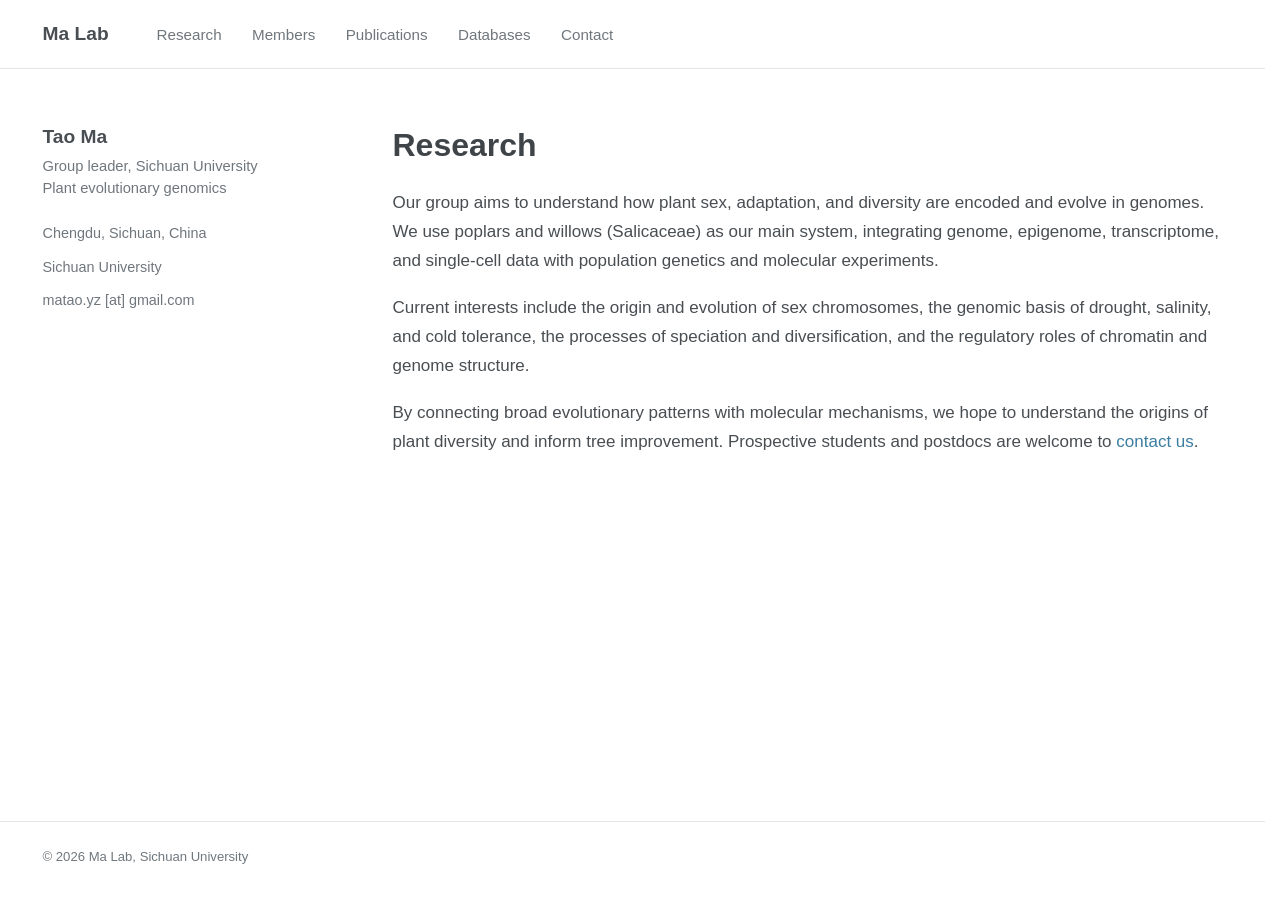
==== index.html @ b94a84cd "build lab website" ====
<!doctype html>
<html lang="en">
<head>
  <meta charset="utf-8">
  <meta name="viewport" content="width=device-width, initial-scale=1">
  <title>Ma Lab | Sichuan University</title>
  <meta name="description" content="The Ma Lab at Sichuan University studies the genomic basis of sex determination, environmental adaptation and diversification in poplars and willows.">
  <link rel="icon" href="favicon.svg" type="image/svg+xml">
  <link rel="stylesheet" href="css/base.css">
  <link rel="stylesheet" href="css/layout.css">
  <link rel="stylesheet" href="css/components.css">
</head>
<body data-page="home">
  <a class="skip-link" href="#main">Skip to content</a>

  <header class="masthead">
    <div class="wrap masthead-inner">
      <a class="site-title" href="index.html">Ma Lab</a>
      <nav class="site-nav" aria-label="Main navigation">
        <a href="research.html" data-nav="research">Research</a>
        <a href="members.html" data-nav="members">Members</a>
        <a href="publications.html" data-nav="publications">Publications</a>
        <a href="databases.html" data-nav="databases">Databases</a>
        <a href="contact.html" data-nav="contact">Contact</a>
      </nav>
    </div>
  </header>

  <div class="wrap page">
    <aside class="sidebar">
      <p class="sidebar-name">Tao Ma</p>
      <p class="sidebar-role">Group leader, Sichuan University<br>Plant evolutionary genomics</p>
      <ul class="sidebar-links">
        <li>Chengdu, Sichuan, China</li>
        <li><a href="https://life.scu.edu.cn/info/1048/1868.htm" target="_blank" rel="noopener">Sichuan University</a></li>
        <li><a href="mailto:matao.yz@gmail.com">matao.yz [at] gmail.com</a></li>
      </ul>
    </aside>

    <main class="content" id="main">
      <h1>Research</h1>
      <p>Our group aims to understand how plant sex, adaptation, and diversity are encoded and evolve in genomes. We use poplars and willows (Salicaceae) as our main system, integrating genome, epigenome, transcriptome, and single-cell data with population genetics and molecular experiments.</p>
      <p>Current interests include the origin and evolution of sex chromosomes, the genomic basis of drought, salinity, and cold tolerance, the processes of speciation and diversification, and the regulatory roles of chromatin and genome structure.</p>
      <p>By connecting broad evolutionary patterns with molecular mechanisms, we hope to understand the origins of plant diversity and inform tree improvement. Prospective students and postdocs are welcome to <a href="contact.html">contact us</a>.</p>
    </main>
  </div>

  <footer class="site-footer">
    <div class="wrap">
      <p>© <span data-year>2026</span> Ma Lab, Sichuan University</p>
    </div>
  </footer>

  <script src="js/main.js"></script>
</body>
</html>
---- css/base.css ----
:root {
  --text: #494e52;
  --heading: #3f4448;
  --muted: #6f777d;
  --border: #e5e5e5;
  --link: #3b7ea1;
  --wrap: 1180px;
}

*,
*::before,
*::after {
  box-sizing: border-box;
}

html {
  overflow-y: scroll;
  scrollbar-gutter: stable;
}

body {
  display: flex;
  flex-direction: column;
  min-height: 100vh;
  margin: 0;
  background: #fff;
  color: var(--text);
  font-family: -apple-system, BlinkMacSystemFont, "Segoe UI", Roboto, "Helvetica Neue", Arial, sans-serif;
  font-size: 17px;
  line-height: 1.7;
  -webkit-font-smoothing: antialiased;
}

h1,
h2,
h3 {
  color: var(--heading);
  font-weight: 700;
  line-height: 1.3;
}

h1 {
  margin: 0 0 1.4rem;
  font-size: 2rem;
}

h2 {
  margin: 2.2rem 0 0.7rem;
  font-size: 1.35rem;
}

h3 {
  margin: 1.6rem 0 0.5rem;
  font-size: 1.05rem;
}

p {
  margin: 0 0 1.15rem;
}

ul,
ol {
  margin: 0 0 1.2rem;
  padding-left: 1.4rem;
}

li {
  margin-bottom: 0.5rem;
}

a {
  color: var(--link);
  text-decoration: none;
}

a:hover {
  text-decoration: underline;
}

strong {
  color: var(--heading);
  font-weight: 700;
}

em {
  font-style: italic;
}

:focus-visible {
  outline: 2px solid var(--link);
  outline-offset: 3px;
}

.wrap {
  width: min(100% - 64px, var(--wrap));
  margin-inline: auto;
}

.muted {
  color: var(--muted);
}

.skip-link {
  position: absolute;
  top: 0.75rem;
  left: 0.75rem;
  z-index: 10;
  padding: 0.5rem 0.8rem;
  background: #fff;
  border: 1px solid var(--border);
  color: var(--text);
  transform: translateY(-200%);
}

.skip-link:focus {
  transform: translateY(0);
}

@media (max-width: 600px) {
  body {
    font-size: 16px;
  }

  .wrap {
    width: min(100% - 40px, var(--wrap));
  }
}
---- css/layout.css ----
.masthead {
  border-bottom: 1px solid var(--border);
  background: #fff;
}

.masthead-inner {
  display: flex;
  flex-wrap: wrap;
  align-items: baseline;
  gap: 1rem 3rem;
  padding-block: 1.35rem;
}

.site-title {
  color: var(--text);
  font-size: 1.2rem;
  font-weight: 700;
  line-height: 1.2;
  text-decoration: none;
}

.site-title:hover {
  color: var(--text);
  text-decoration: none;
}

.site-nav {
  display: flex;
  flex-wrap: wrap;
  gap: 0.5rem 1.9rem;
}

.site-nav a {
  color: var(--muted);
  font-size: 0.95rem;
  line-height: 1.5;
  text-decoration: none;
}

.site-nav a:hover {
  color: var(--text);
  text-decoration: none;
}

.site-nav a[aria-current="page"] {
  color: var(--text);
}

.page {
  flex: 1;
  display: grid;
  grid-template-columns: 270px minmax(0, 1fr);
  gap: 5rem;
  padding-block: 3.5rem 6rem;
}

.sidebar {
  font-size: 0.95rem;
}

.sidebar-name {
  margin-bottom: 0.3rem;
  color: var(--text);
  font-size: 1.2rem;
  font-weight: 700;
  line-height: 1.3;
}

.sidebar-role {
  margin-bottom: 1.4rem;
  color: var(--muted);
  font-size: 0.92rem;
  line-height: 1.5;
}

.sidebar-links {
  margin: 0;
  padding: 0;
  color: var(--muted);
  font-size: 0.9rem;
  list-style: none;
}

.sidebar-links li {
  margin-bottom: 0.55rem;
}

.sidebar-links a {
  color: var(--muted);
  text-decoration: none;
}

.sidebar-links a:hover {
  color: var(--text);
  text-decoration: underline;
}

.site-footer {
  border-top: 1px solid var(--border);
  padding-block: 1.5rem 2rem;
  color: var(--muted);
  font-size: 0.82rem;
}

.site-footer p {
  margin: 0;
}

@media (max-width: 800px) {
  .masthead-inner {
    gap: 0.75rem 2rem;
    padding-block: 1.1rem;
  }

  .site-nav {
    gap: 0.4rem 1.3rem;
  }

  .page {
    grid-template-columns: 1fr;
    gap: 2.5rem;
    padding-block: 2.5rem 4rem;
  }

  .sidebar {
    padding-bottom: 1.5rem;
    border-bottom: 1px solid var(--border);
  }
}
---- css/components.css ----
.pub-year {
  margin-top: 2.5rem;
  color: var(--muted);
  font-size: 1.1rem;
}

.publication-list {
  margin: 0;
  padding: 0;
  list-style: none;
}

.publication-list li {
  margin-bottom: 1.4rem;
}

.pub-title {
  margin-bottom: 0.15rem;
  font-weight: 600;
}

.pub-title a {
  color: var(--text);
}

.pub-title a:hover {
  color: var(--link);
  text-decoration: underline;
}

.pub-authors {
  margin-bottom: 0.1rem;
  font-size: 0.95rem;
}

.pub-meta {
  margin: 0;
  color: var(--muted);
  font-size: 0.9rem;
}

.pub-note {
  margin: 0.15rem 0 0;
  color: var(--muted);
  font-size: 0.85rem;
}
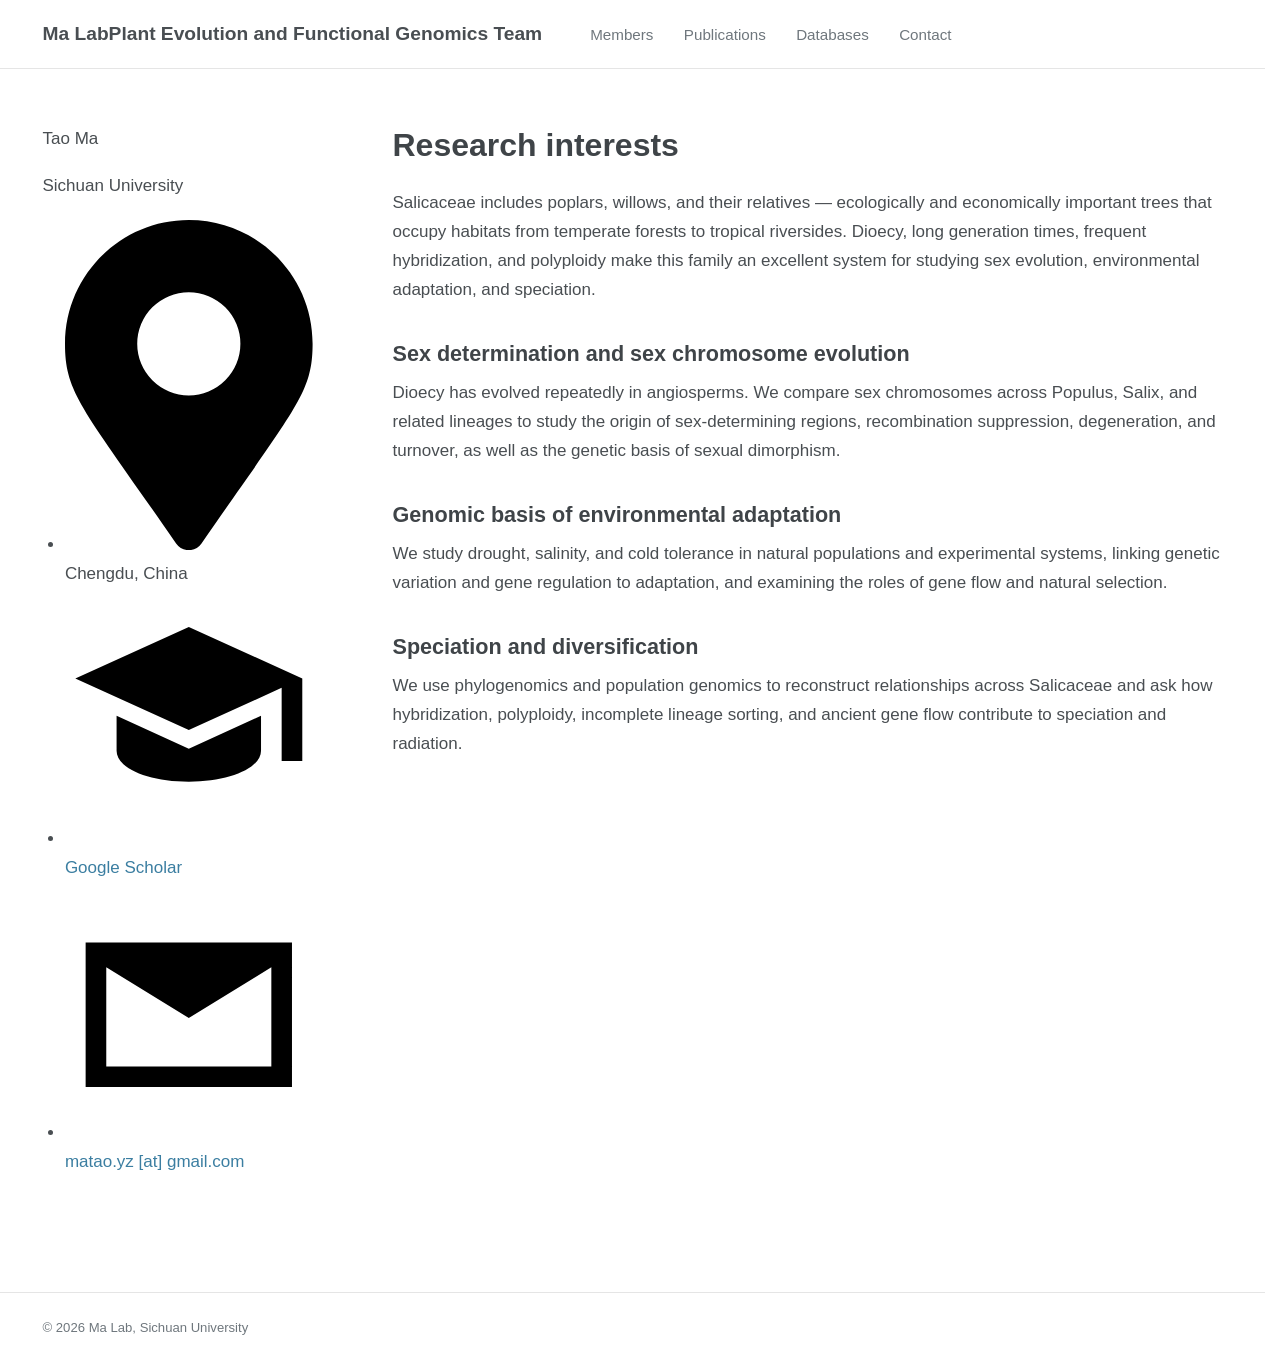
==== commit 12fb03e9: "rework home page profile and research section" ====
--- a/index.html
+++ b/index.html
@@ -15,9 +15,8 @@
 
   <header class="masthead">
     <div class="wrap masthead-inner">
-      <a class="site-title" href="index.html">Ma Lab</a>
+      <a class="site-title" href="index.html">Ma Lab<span class="site-tagline">Plant Evolution and Functional Genomics Team</span></a>
       <nav class="site-nav" aria-label="Main navigation">
-        <a href="research.html" data-nav="research">Research</a>
         <a href="members.html" data-nav="members">Members</a>
         <a href="publications.html" data-nav="publications">Publications</a>
         <a href="databases.html" data-nav="databases">Databases</a>
@@ -26,22 +25,37 @@
     </div>
   </header>
 
-  <div class="wrap page">
-    <aside class="sidebar">
-      <p class="sidebar-name">Tao Ma</p>
-      <p class="sidebar-role">Group leader, Sichuan University<br>Plant evolutionary genomics</p>
-      <ul class="sidebar-links">
-        <li>Chengdu, Sichuan, China</li>
-        <li><a href="https://life.scu.edu.cn/info/1048/1868.htm" target="_blank" rel="noopener">Sichuan University</a></li>
-        <li><a href="mailto:matao.yz@gmail.com">matao.yz [at] gmail.com</a></li>
+  <div class="wrap page page--aside">
+    <aside class="profile">
+      <p class="profile-name">Tao Ma</p>
+      <p class="profile-role">Sichuan University</p>
+      <ul class="profile-links">
+        <li>
+          <svg class="profile-icon" viewBox="0 0 384 512" aria-hidden="true"><path d="M172.3 501.7C27 291 0 269.4 0 192 0 86 86 0 192 0s192 86 192 192c0 77.4-27 99-172.3 309.7-9.5 13.8-29.9 13.8-39.4 0zM192 272a80 80 0 1 0 0-160 80 80 0 0 0 0 160z"/></svg>
+          Chengdu, China
+        </li>
+        <li>
+          <svg class="profile-icon" viewBox="0 0 24 24" aria-hidden="true"><path d="M12 3 1 8l11 5 9-4.1V16h2V8L12 3z"/><path d="M5 11.6V15c0 1.7 3.1 3 7 3s7-1.3 7-3v-3.4l-7 3.2-7-3.2z"/></svg>
+          <a href="https://scholar.google.com/citations?user=3b_uB8UAAAAJ" target="_blank" rel="noopener">Google Scholar</a>
+        </li>
+        <li>
+          <svg class="profile-icon" viewBox="0 0 24 24" aria-hidden="true"><path d="M2 5h20v14H2V5zm2 2.4V17h16V7.4l-8 4.9-8-4.9z"/></svg>
+          <a href="mailto:matao.yz@gmail.com">matao.yz [at] gmail.com</a>
+        </li>
       </ul>
     </aside>
 
     <main class="content" id="main">
-      <h1>Research</h1>
-      <p>Our group aims to understand how plant sex, adaptation, and diversity are encoded and evolve in genomes. We use poplars and willows (Salicaceae) as our main system, integrating genome, epigenome, transcriptome, and single-cell data with population genetics and molecular experiments.</p>
-      <p>Current interests include the origin and evolution of sex chromosomes, the genomic basis of drought, salinity, and cold tolerance, the processes of speciation and diversification, and the regulatory roles of chromatin and genome structure.</p>
-      <p>By connecting broad evolutionary patterns with molecular mechanisms, we hope to understand the origins of plant diversity and inform tree improvement. Prospective students and postdocs are welcome to <a href="contact.html">contact us</a>.</p>
+      <h1>Research interests</h1>
+      <p>Salicaceae includes poplars, willows, and their relatives — ecologically and economically important trees that occupy habitats from temperate forests to tropical riversides. Dioecy, long generation times, frequent hybridization, and polyploidy make this family an excellent system for studying sex evolution, environmental adaptation, and speciation.</p>
+      <h2>Sex determination and sex chromosome evolution</h2>
+      <p>Dioecy has evolved repeatedly in angiosperms. We compare sex chromosomes across Populus, Salix, and related lineages to study the origin of sex-determining regions, recombination suppression, degeneration, and turnover, as well as the genetic basis of sexual dimorphism.</p>
+
+      <h2>Genomic basis of environmental adaptation</h2>
+      <p>We study drought, salinity, and cold tolerance in natural populations and experimental systems, linking genetic variation and gene regulation to adaptation, and examining the roles of gene flow and natural selection.</p>
+
+      <h2>Speciation and diversification</h2>
+      <p>We use phylogenomics and population genomics to reconstruct relationships across Salicaceae and ask how hybridization, polyploidy, incomplete lineage sorting, and ancient gene flow contribute to speciation and radiation.</p>
     </main>
   </div>
 
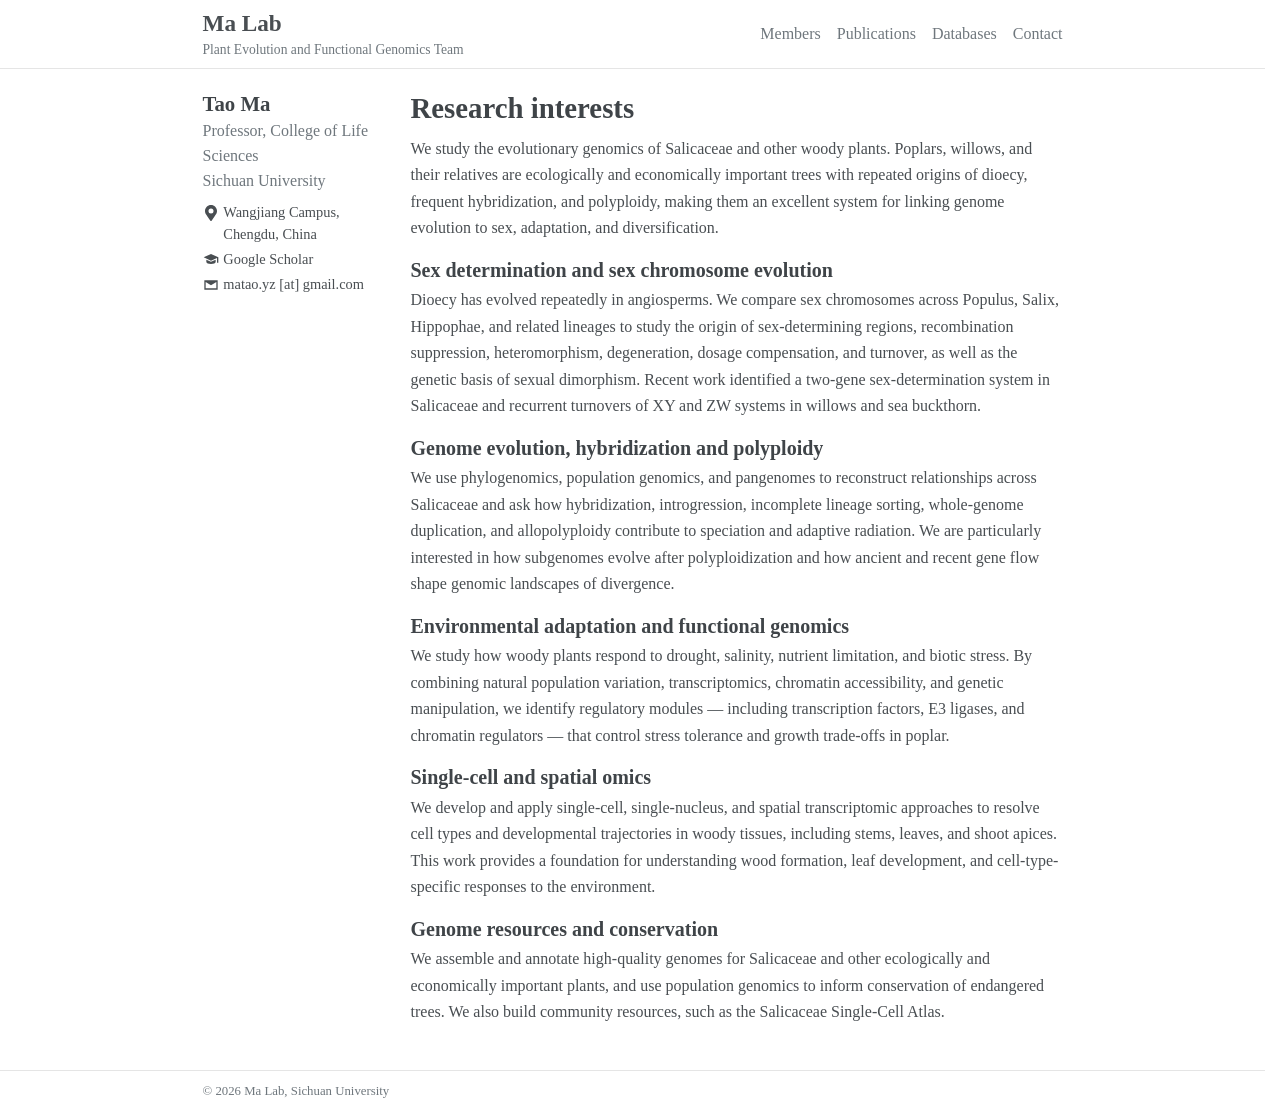
==== commit b6941826: "revise research directions and profile" ====
--- a/index.html
+++ b/index.html
@@ -4,7 +4,7 @@
   <meta charset="utf-8">
   <meta name="viewport" content="width=device-width, initial-scale=1">
   <title>Ma Lab | Sichuan University</title>
-  <meta name="description" content="The Ma Lab at Sichuan University studies the genomic basis of sex determination, environmental adaptation and diversification in poplars and willows.">
+  <meta name="description" content="The Ma Lab at Sichuan University studies the evolutionary genomics of poplars, willows and other woody plants, including sex chromosome evolution, polyploidy, environmental adaptation and single-cell biology.">
   <link rel="icon" href="favicon.svg" type="image/svg+xml">
   <link rel="stylesheet" href="css/base.css">
   <link rel="stylesheet" href="css/layout.css">
@@ -28,11 +28,11 @@
   <div class="wrap page page--aside">
     <aside class="profile">
       <p class="profile-name">Tao Ma</p>
-      <p class="profile-role">Sichuan University</p>
+      <p class="profile-role">Professor, College of Life Sciences<br>Sichuan University</p>
       <ul class="profile-links">
         <li>
           <svg class="profile-icon" viewBox="0 0 384 512" aria-hidden="true"><path d="M172.3 501.7C27 291 0 269.4 0 192 0 86 86 0 192 0s192 86 192 192c0 77.4-27 99-172.3 309.7-9.5 13.8-29.9 13.8-39.4 0zM192 272a80 80 0 1 0 0-160 80 80 0 0 0 0 160z"/></svg>
-          Chengdu, China
+          Wangjiang Campus, Chengdu, China
         </li>
         <li>
           <svg class="profile-icon" viewBox="0 0 24 24" aria-hidden="true"><path d="M12 3 1 8l11 5 9-4.1V16h2V8L12 3z"/><path d="M5 11.6V15c0 1.7 3.1 3 7 3s7-1.3 7-3v-3.4l-7 3.2-7-3.2z"/></svg>
@@ -47,15 +47,22 @@
 
     <main class="content" id="main">
       <h1>Research interests</h1>
-      <p>Salicaceae includes poplars, willows, and their relatives — ecologically and economically important trees that occupy habitats from temperate forests to tropical riversides. Dioecy, long generation times, frequent hybridization, and polyploidy make this family an excellent system for studying sex evolution, environmental adaptation, and speciation.</p>
+      <p>We study the evolutionary genomics of Salicaceae and other woody plants. Poplars, willows, and their relatives are ecologically and economically important trees with repeated origins of dioecy, frequent hybridization, and polyploidy, making them an excellent system for linking genome evolution to sex, adaptation, and diversification.</p>
+
       <h2>Sex determination and sex chromosome evolution</h2>
-      <p>Dioecy has evolved repeatedly in angiosperms. We compare sex chromosomes across Populus, Salix, and related lineages to study the origin of sex-determining regions, recombination suppression, degeneration, and turnover, as well as the genetic basis of sexual dimorphism.</p>
+      <p>Dioecy has evolved repeatedly in angiosperms. We compare sex chromosomes across Populus, Salix, Hippophae, and related lineages to study the origin of sex-determining regions, recombination suppression, heteromorphism, degeneration, dosage compensation, and turnover, as well as the genetic basis of sexual dimorphism. Recent work identified a two-gene sex-determination system in Salicaceae and recurrent turnovers of XY and ZW systems in willows and sea buckthorn.</p>
 
-      <h2>Genomic basis of environmental adaptation</h2>
-      <p>We study drought, salinity, and cold tolerance in natural populations and experimental systems, linking genetic variation and gene regulation to adaptation, and examining the roles of gene flow and natural selection.</p>
+      <h2>Genome evolution, hybridization and polyploidy</h2>
+      <p>We use phylogenomics, population genomics, and pangenomes to reconstruct relationships across Salicaceae and ask how hybridization, introgression, incomplete lineage sorting, whole-genome duplication, and allopolyploidy contribute to speciation and adaptive radiation. We are particularly interested in how subgenomes evolve after polyploidization and how ancient and recent gene flow shape genomic landscapes of divergence.</p>
 
-      <h2>Speciation and diversification</h2>
-      <p>We use phylogenomics and population genomics to reconstruct relationships across Salicaceae and ask how hybridization, polyploidy, incomplete lineage sorting, and ancient gene flow contribute to speciation and radiation.</p>
+      <h2>Environmental adaptation and functional genomics</h2>
+      <p>We study how woody plants respond to drought, salinity, nutrient limitation, and biotic stress. By combining natural population variation, transcriptomics, chromatin accessibility, and genetic manipulation, we identify regulatory modules — including transcription factors, E3 ligases, and chromatin regulators — that control stress tolerance and growth trade-offs in poplar.</p>
+
+      <h2>Single-cell and spatial omics</h2>
+      <p>We develop and apply single-cell, single-nucleus, and spatial transcriptomic approaches to resolve cell types and developmental trajectories in woody tissues, including stems, leaves, and shoot apices. This work provides a foundation for understanding wood formation, leaf development, and cell-type-specific responses to the environment.</p>
+
+      <h2>Genome resources and conservation</h2>
+      <p>We assemble and annotate high-quality genomes for Salicaceae and other ecologically and economically important plants, and use population genomics to inform conservation of endangered trees. We also build community resources, such as the Salicaceae Single-Cell Atlas.</p>
     </main>
   </div>
 
--- a/css/base.css
+++ b/css/base.css
@@ -4,7 +4,7 @@
   --muted: #6f777d;
   --border: #e5e5e5;
   --link: #3b7ea1;
-  --wrap: 1180px;
+  --wrap: 860px;
 }
 
 *,
@@ -25,9 +25,8 @@
   margin: 0;
   background: #fff;
   color: var(--text);
-  font-family: -apple-system, BlinkMacSystemFont, "Segoe UI", Roboto, "Helvetica Neue", Arial, sans-serif;
-  font-size: 17px;
-  line-height: 1.7;
+  font-size: 16px;
+  line-height: 1.65;
   -webkit-font-smoothing: antialiased;
 }
 
@@ -40,32 +39,32 @@
 }
 
 h1 {
-  margin: 0 0 1.4rem;
-  font-size: 2rem;
+  margin: 0 0 0.55rem;
+  font-size: 1.8rem;
 }
 
 h2 {
-  margin: 2.2rem 0 0.7rem;
-  font-size: 1.35rem;
+  margin: 0.95rem 0 0.3rem;
+  font-size: 1.25rem;
 }
 
 h3 {
-  margin: 1.6rem 0 0.5rem;
-  font-size: 1.05rem;
+  margin: 0.7rem 0 0.2rem;
+  font-size: 1rem;
 }
 
 p {
-  margin: 0 0 1.15rem;
+  margin: 0 0 0.5rem;
 }
 
 ul,
 ol {
-  margin: 0 0 1.2rem;
-  padding-left: 1.4rem;
+  margin: 0 0 0.5rem;
+  padding-left: 1.3rem;
 }
 
 li {
-  margin-bottom: 0.5rem;
+  margin-bottom: 0.2rem;
 }
 
 a {
@@ -118,7 +117,7 @@
 
 @media (max-width: 600px) {
   body {
-    font-size: 16px;
+    font-size: 15px;
   }
 
   .wrap {
--- a/css/layout.css
+++ b/css/layout.css
@@ -6,17 +6,27 @@
 .masthead-inner {
   display: flex;
   flex-wrap: wrap;
-  align-items: baseline;
-  gap: 1rem 3rem;
-  padding-block: 1.35rem;
+  align-items: center;
+  justify-content: space-between;
+  gap: 0.4rem 1.25rem;
+  padding-block: 0.6rem;
 }
 
 .site-title {
   color: var(--text);
-  font-size: 1.2rem;
+  font-size: 1.45rem;
   font-weight: 700;
   line-height: 1.2;
   text-decoration: none;
+}
+
+.site-tagline {
+  display: block;
+  margin-top: 0.2rem;
+  color: var(--muted);
+  font-size: 0.85rem;
+  font-weight: 400;
+  line-height: 1.3;
 }
 
 .site-title:hover {
@@ -27,12 +37,12 @@
 .site-nav {
   display: flex;
   flex-wrap: wrap;
-  gap: 0.5rem 1.9rem;
+  gap: 0.2rem 1rem;
 }
 
 .site-nav a {
   color: var(--muted);
-  font-size: 0.95rem;
+  font-size: 1rem;
   line-height: 1.5;
   text-decoration: none;
 }
@@ -48,58 +58,66 @@
 
 .page {
   flex: 1;
-  display: grid;
-  grid-template-columns: 270px minmax(0, 1fr);
-  gap: 5rem;
-  padding-block: 3.5rem 6rem;
+  padding-block: 1.3rem 2.3rem;
 }
 
-.sidebar {
-  font-size: 0.95rem;
+.page--aside {
+  display: grid;
+  grid-template-columns: 196px minmax(0, 1fr);
+  gap: 0.75rem;
 }
 
-.sidebar-name {
-  margin-bottom: 0.3rem;
-  color: var(--text);
-  font-size: 1.2rem;
+.profile-name {
+  margin: 0;
+  color: var(--heading);
+  font-size: 1.3rem;
   font-weight: 700;
   line-height: 1.3;
 }
 
-.sidebar-role {
-  margin-bottom: 1.4rem;
+.profile-role {
+  margin: 0.15rem 0 0.55rem;
   color: var(--muted);
-  font-size: 0.92rem;
-  line-height: 1.5;
+  line-height: 1.55;
 }
 
-.sidebar-links {
+.profile-links {
   margin: 0;
   padding: 0;
-  color: var(--muted);
   font-size: 0.9rem;
   list-style: none;
 }
 
-.sidebar-links li {
-  margin-bottom: 0.55rem;
+.profile-links li {
+  display: flex;
+  align-items: flex-start;
+  gap: 0.3rem;
+  margin-bottom: 0.2rem;
+  line-height: 1.5;
 }
 
-.sidebar-links a {
-  color: var(--muted);
+.profile-links a {
+  color: var(--text);
   text-decoration: none;
 }
 
-.sidebar-links a:hover {
-  color: var(--text);
-  text-decoration: underline;
+.profile-links a:hover {
+  color: var(--link);
+}
+
+.profile-icon {
+  flex: none;
+  width: 1rem;
+  height: 1rem;
+  margin-top: 0.2rem;
+  fill: var(--text);
 }
 
 .site-footer {
   border-top: 1px solid var(--border);
-  padding-block: 1.5rem 2rem;
+  padding-block: 0.6rem 0.8rem;
   color: var(--muted);
-  font-size: 0.82rem;
+  font-size: 0.8rem;
 }
 
 .site-footer p {
@@ -108,22 +126,20 @@
 
 @media (max-width: 800px) {
   .masthead-inner {
-    gap: 0.75rem 2rem;
-    padding-block: 1.1rem;
+    gap: 0.3rem 1rem;
+    padding-block: 0.5rem;
   }
 
   .site-nav {
-    gap: 0.4rem 1.3rem;
+    gap: 0.2rem 0.65rem;
   }
 
   .page {
-    grid-template-columns: 1fr;
-    gap: 2.5rem;
-    padding-block: 2.5rem 4rem;
+    padding-block: 1rem 1.75rem;
   }
 
-  .sidebar {
-    padding-bottom: 1.5rem;
-    border-bottom: 1px solid var(--border);
+  .page--aside {
+    grid-template-columns: 1fr;
+    gap: 1rem;
   }
 }
--- a/css/components.css
+++ b/css/components.css
@@ -1,5 +1,25 @@
+.member-list {
+  display: grid;
+  grid-template-columns: repeat(3, minmax(0, 1fr));
+  gap: 0.15rem 1.5rem;
+  margin: 0 0 0.5rem;
+  padding: 0;
+  list-style: none;
+}
+
+.member-list li {
+  margin: 0;
+}
+
+@media (max-width: 800px) {
+  .member-list {
+    grid-template-columns: repeat(2, minmax(0, 1fr));
+  }
+}
+
+
 .pub-year {
-  margin-top: 2.5rem;
+  margin-top: 1.25rem;
   color: var(--muted);
   font-size: 1.1rem;
 }
@@ -11,11 +31,11 @@
 }
 
 .publication-list li {
-  margin-bottom: 1.4rem;
+  margin-bottom: 0.7rem;
 }
 
 .pub-title {
-  margin-bottom: 0.15rem;
+  margin-bottom: 0.1rem;
   font-weight: 600;
 }
 
@@ -29,7 +49,7 @@
 }
 
 .pub-authors {
-  margin-bottom: 0.1rem;
+  margin-bottom: 0.05rem;
   font-size: 0.95rem;
 }
 
@@ -40,7 +60,7 @@
 }
 
 .pub-note {
-  margin: 0.15rem 0 0;
+  margin: 0.1rem 0 0;
   color: var(--muted);
   font-size: 0.85rem;
 }
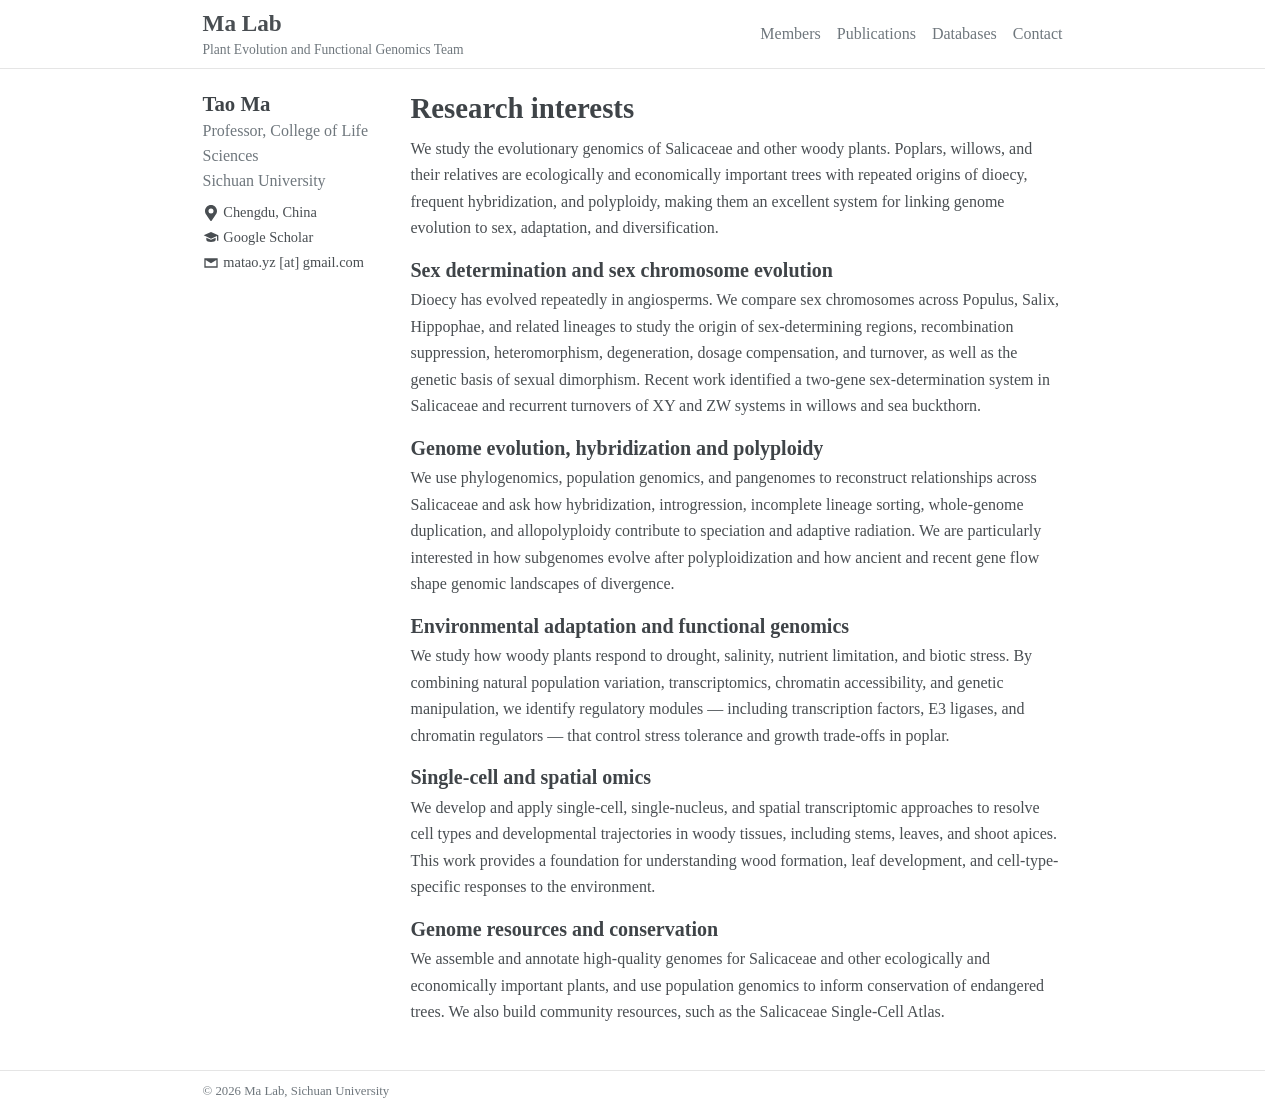
==== commit 009d0cab: "remove wangjiang campus from homepage location" ====
--- a/index.html
+++ b/index.html
@@ -32,7 +32,7 @@
       <ul class="profile-links">
         <li>
           <svg class="profile-icon" viewBox="0 0 384 512" aria-hidden="true"><path d="M172.3 501.7C27 291 0 269.4 0 192 0 86 86 0 192 0s192 86 192 192c0 77.4-27 99-172.3 309.7-9.5 13.8-29.9 13.8-39.4 0zM192 272a80 80 0 1 0 0-160 80 80 0 0 0 0 160z"/></svg>
-          Wangjiang Campus, Chengdu, China
+          Chengdu, China
         </li>
         <li>
           <svg class="profile-icon" viewBox="0 0 24 24" aria-hidden="true"><path d="M12 3 1 8l11 5 9-4.1V16h2V8L12 3z"/><path d="M5 11.6V15c0 1.7 3.1 3 7 3s7-1.3 7-3v-3.4l-7 3.2-7-3.2z"/></svg>
